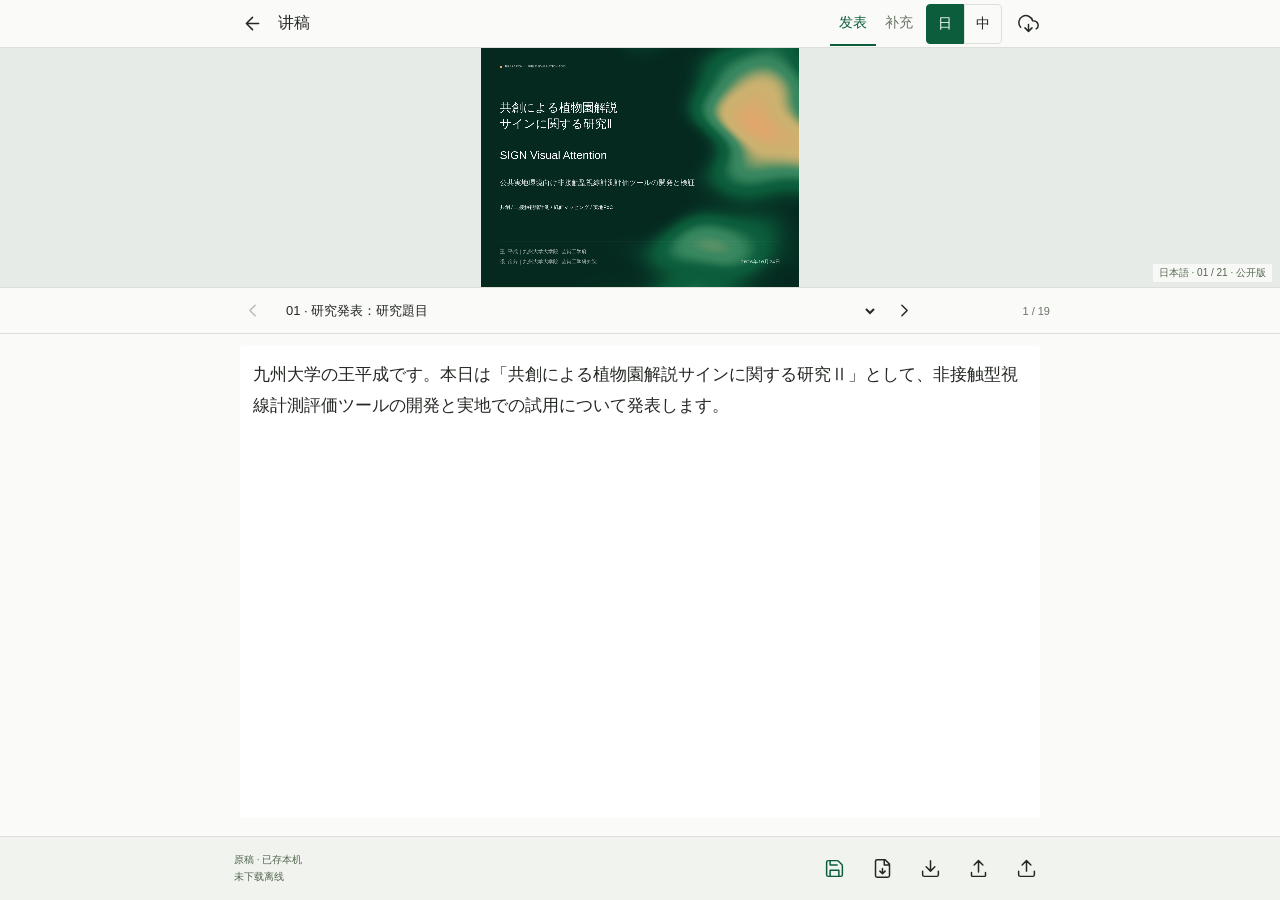
==== 04_PPT工作区/script.html @ e18ff7fb "Add v36 portrait offline manuscript editing with safe shared drafts" ====
<!doctype html>
<html lang="zh-CN"><head><meta charset="utf-8"><meta name="viewport" content="width=device-width,initial-scale=1,viewport-fit=cover"><meta name="theme-color" content="#0b5d3b"><meta name="apple-mobile-web-app-capable" content="yes"><link rel="manifest" href="script.webmanifest"><link rel="stylesheet" href="script-editor.css"><title>研究Ⅱ · 讲稿</title></head>
<body>
<header class="script-header"><a id="back-review" class="icon" href="review.html" title="返回审查模式" aria-label="返回审查模式" data-icon="arrow-left"></a><h1>讲稿</h1><nav class="script-scope" aria-label="讲稿范围"><a href="script.html" data-scope="main">发表</a><a href="script.html?scope=supplement" data-scope="supplement">补充</a></nav><div class="script-languages" aria-label="讲稿语言"><button data-script-language="ja" aria-pressed="true">日</button><button data-script-language="zh" aria-pressed="false">中</button></div><button id="offline-save" class="icon" title="下载离线资料" aria-label="下载离线资料" data-icon="download-cloud"></button></header>
<section class="script-preview" aria-label="当前页幻灯片预览"><div id="preview-stage"><iframe id="script-frame" title="当前页幻灯片预览" tabindex="-1"></iframe></div><span id="preview-label"></span></section>
<main class="script-workspace"><nav class="script-navigation" aria-label="讲稿页码"><button id="script-previous" class="icon" title="上一页" aria-label="上一页" data-icon="chevron-left"></button><select id="script-page" aria-label="当前讲稿页"></select><button id="script-next" class="icon" title="下一页" aria-label="下一页" data-icon="chevron-right"></button><span id="script-count"></span></nav><div id="script-fields"></div></main>
<footer class="script-footer"><div class="script-status"><span id="script-save-status" role="status">原稿</span><span id="offline-status" role="status">未下载离线</span></div><button id="script-save" class="icon" title="保存本机讲稿" aria-label="保存本机讲稿" data-icon="save"></button><button id="script-export-md" class="icon" title="导出完整讲稿 Markdown" aria-label="导出完整讲稿 Markdown" data-icon="file-down"></button><button id="script-export-json" class="icon" title="导出修改文件 JSON" aria-label="导出修改文件 JSON" data-icon="download"></button><button id="script-share" class="icon" title="分享讲稿与修改文件" aria-label="分享讲稿与修改文件" data-icon="share"></button><button id="script-import" class="icon" title="导入讲稿修改文件" aria-label="导入讲稿修改文件" data-icon="upload"></button><input id="script-import-file" type="file" accept=".json,application/json" hidden></footer>
<script src="review-data.js"></script><script src="script-data.js"></script><script src="script-core.js"></script><script src="review-offline.js"></script><script src="script-editor.js"></script>
</body></html>
---- 04_PPT工作区/script-editor.css ----
:root{font-family:"Hiragino Sans","PingFang SC",sans-serif;color:#242823;background:#f4f5f2;--accent:#0b5d3b;--border:#dce0d9;font-size:14px}*{box-sizing:border-box;letter-spacing:0}body{margin:0;width:100%;height:var(--script-height,100dvh);padding:env(safe-area-inset-top) env(safe-area-inset-right) env(safe-area-inset-bottom) env(safe-area-inset-left);display:grid;grid-template-columns:minmax(0,1fr);grid-template-rows:48px min(23dvh,180px) minmax(0,1fr) 64px;overflow:hidden}button,select,textarea{font:inherit;color:inherit}button,a,select{touch-action:manipulation}button,a{ -webkit-tap-highlight-color:transparent}button{background:transparent;border:0;cursor:pointer}button:disabled{opacity:.3;cursor:default}button:focus-visible,a:focus-visible,select:focus-visible,textarea:focus-visible{outline:2px solid var(--accent);outline-offset:-2px}.icon{display:inline-grid;place-items:center;flex:none;width:44px;height:44px;color:inherit;border:0;text-decoration:none;border-radius:4px}.icon svg{width:21px;height:21px;pointer-events:none}.icon:hover{background:#e7ece6}.script-header{display:flex;align-items:center;gap:4px;background:#fafbf8;border-bottom:1px solid var(--border);padding:0 6px;min-width:0}.script-header h1{font-size:16px;font-weight:500;margin:0 5px 0 0;white-space:nowrap}.script-scope{display:flex;margin-left:auto}.script-scope a{color:#667160;text-decoration:none;padding:0 9px;height:44px;display:flex;align-items:center;border-bottom:2px solid transparent;white-space:nowrap}.script-scope a[aria-current="page"]{border-color:var(--accent);color:var(--accent)}.script-languages{display:flex}.script-languages button{height:40px;width:38px;border:1px solid var(--border)}.script-languages button:first-child{border-radius:4px 0 0 4px}.script-languages button:last-child{border-radius:0 4px 4px 0}.script-languages [aria-pressed="true"]{background:var(--accent);color:white;border-color:var(--accent)}
.script-preview{position:relative;min-height:0;background:#e7ebe7;border-bottom:1px solid var(--border);overflow:hidden}#preview-stage{position:absolute;inset:0;overflow:hidden}#script-frame{position:absolute;width:1200px;height:900px;border:0;transform-origin:0 0;pointer-events:none}#preview-label{position:absolute;bottom:5px;right:8px;padding:2px 6px;background:#fafbf8e8;font-size:10px;color:#53664f;pointer-events:none}.script-workspace{min-height:0;display:flex;flex-direction:column;background:#fafbf8}.script-navigation{display:flex;align-items:center;gap:4px;border-bottom:1px solid var(--border);flex:none;padding:0 8px;height:46px}#script-page{min-width:0;flex:1;max-width:600px;border:0;background:transparent;height:44px;padding:0 4px;font-size:13px;text-overflow:ellipsis}#script-count{margin-left:auto;font-variant-numeric:tabular-nums;font-size:11px;color:#677363;white-space:nowrap}#script-fields{overflow:auto;min-height:0;flex:1;display:flex;flex-direction:column;padding:12px 16px 18px;gap:12px;overscroll-behavior:contain;scroll-padding:10px}.script-paragraph{min-height:0;display:flex;flex-direction:column;flex:1}.script-paragraph label{font-size:11px;color:#687562;margin-bottom:5px}.script-input{resize:none;flex:1;width:100%;min-height:160px;border:1px solid transparent;border-radius:4px;background:white;padding:12px;font-size:17px;line-height:1.85;overflow:auto;white-space:pre-wrap;overflow-wrap:anywhere;caret-color:var(--accent)}.script-input:focus{border-color:#b1c1ad;outline:0}.script-paragraph:only-child label{display:none}.script-footer{display:flex;align-items:center;gap:0;padding:0 6px;background:#f0f3ee;border-top:1px solid var(--border);min-width:0}.script-status{display:flex;flex-direction:column;gap:3px;flex:1;min-width:0;font-size:10px;line-height:1.4;color:#53664f;overflow-wrap:anywhere;padding:2px 4px}.script-status [data-error="true"]{color:#9a462d}#script-import-file[hidden]{display:none}.script-footer .icon{width:40px;height:44px}.script-footer #script-save{color:var(--accent)}
@media(min-width:700px){body{grid-template-rows:48px min(30dvh,240px) minmax(0,1fr) 64px}.script-header,.script-navigation,.script-footer{padding-left:max(12px,calc((100vw - 820px)/2));padding-right:max(12px,calc((100vw - 820px)/2))}#script-fields{padding-left:max(16px,calc((100vw - 800px)/2));padding-right:max(16px,calc((100vw - 800px)/2))}.script-footer .icon{width:48px}}
@media(max-width:350px){.script-header{gap:0;padding:0 2px}.script-header h1{font-size:14px;margin-right:0}.script-scope a{padding:0 6px}.script-languages button{width:34px}.script-footer .icon{width:36px}.script-input{font-size:16px;padding:9px}#script-fields{padding:8px}}
body.is-typing{grid-template-rows:40px 72px minmax(0,1fr) 52px}.is-typing .script-header{height:40px}.is-typing .script-header .icon,.is-typing .script-scope a{height:40px}.is-typing #script-fields{padding:5px 10px}.is-typing .script-input{min-height:86px;padding:6px 10px;font-size:17px;line-height:1.65}.is-typing .script-navigation{height:40px}.is-typing .script-navigation .icon{height:40px}.is-typing #script-count{display:none}.is-typing .script-status #offline-status{display:none}
.script-workspace,#script-fields,.script-paragraph,.script-input{min-width:0}#script-frame{left:0;top:0}
@media(max-height:340px){body.is-typing{grid-template-rows:0 52px minmax(0,1fr) 46px}.is-typing .script-header{display:none}.is-typing .script-footer .icon{height:44px}}
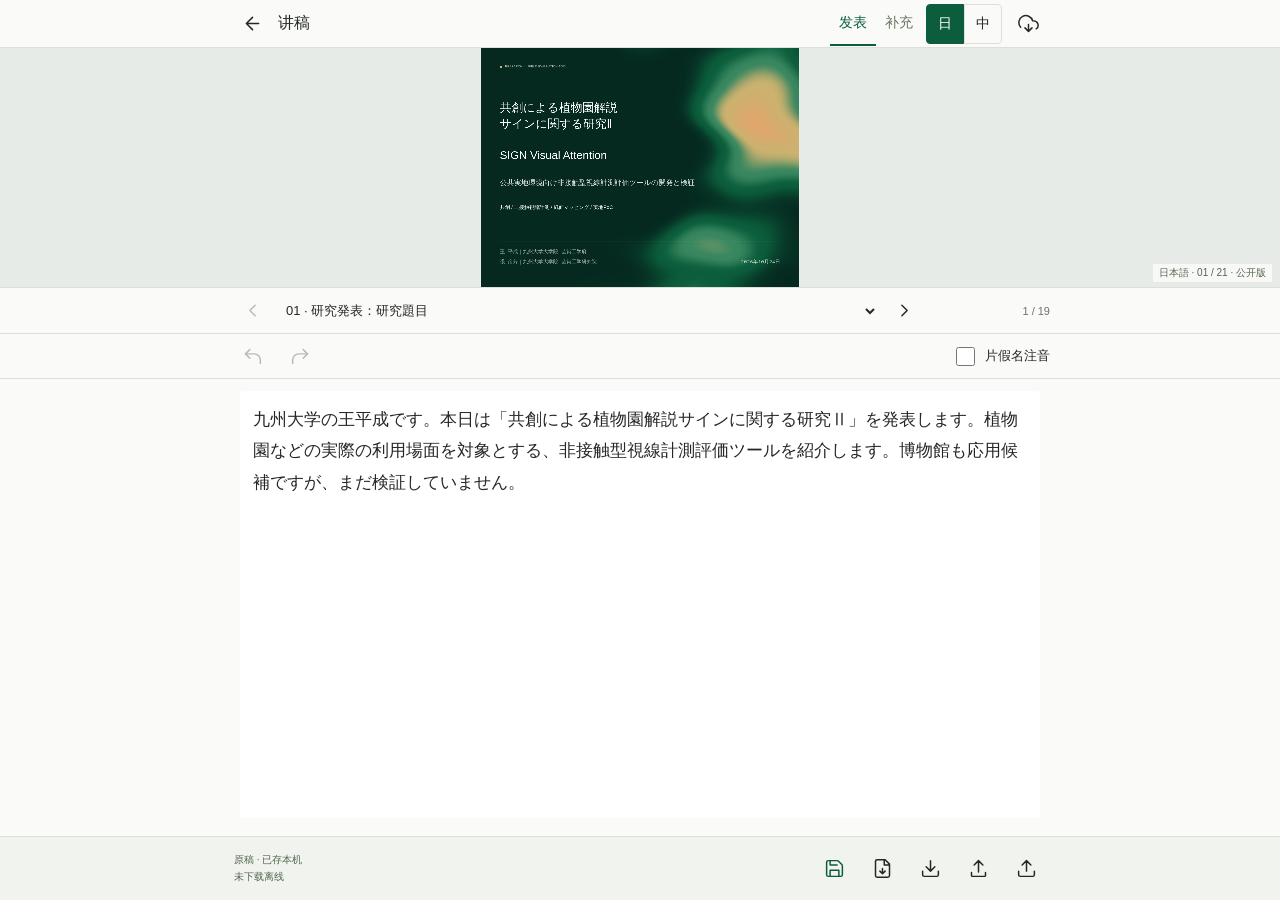
==== commit dfe72b8a: "Add mobile manuscript undo and offline katakana reading aids" ====
--- a/04_PPT工作区/script.html
+++ b/04_PPT工作区/script.html
@@ -3,7 +3,7 @@
 <body>
 <header class="script-header"><a id="back-review" class="icon" href="review.html" title="返回审查模式" aria-label="返回审查模式" data-icon="arrow-left"></a><h1>讲稿</h1><nav class="script-scope" aria-label="讲稿范围"><a href="script.html" data-scope="main">发表</a><a href="script.html?scope=supplement" data-scope="supplement">补充</a></nav><div class="script-languages" aria-label="讲稿语言"><button data-script-language="ja" aria-pressed="true">日</button><button data-script-language="zh" aria-pressed="false">中</button></div><button id="offline-save" class="icon" title="下载离线资料" aria-label="下载离线资料" data-icon="download-cloud"></button></header>
 <section class="script-preview" aria-label="当前页幻灯片预览"><div id="preview-stage"><iframe id="script-frame" title="当前页幻灯片预览" tabindex="-1"></iframe></div><span id="preview-label"></span></section>
-<main class="script-workspace"><nav class="script-navigation" aria-label="讲稿页码"><button id="script-previous" class="icon" title="上一页" aria-label="上一页" data-icon="chevron-left"></button><select id="script-page" aria-label="当前讲稿页"></select><button id="script-next" class="icon" title="下一页" aria-label="下一页" data-icon="chevron-right"></button><span id="script-count"></span></nav><div id="script-fields"></div></main>
+<main class="script-workspace"><nav class="script-navigation" aria-label="讲稿页码"><button id="script-previous" class="icon" title="上一页" aria-label="上一页" data-icon="chevron-left"></button><select id="script-page" aria-label="当前讲稿页"></select><button id="script-next" class="icon" title="下一页" aria-label="下一页" data-icon="chevron-right"></button><span id="script-count"></span></nav><div class="script-tools" role="group" aria-label="讲稿编辑工具"><button id="script-undo" class="icon" title="撤回本段修改" aria-label="撤回本段修改" data-icon="undo-2" disabled></button><button id="script-redo" class="icon" title="重做本段修改" aria-label="重做本段修改" data-icon="redo-2" disabled></button><label class="script-reading-toggle"><input id="script-readings" type="checkbox">片假名注音</label></div><div id="script-fields"></div></main>
 <footer class="script-footer"><div class="script-status"><span id="script-save-status" role="status">原稿</span><span id="offline-status" role="status">未下载离线</span></div><button id="script-save" class="icon" title="保存本机讲稿" aria-label="保存本机讲稿" data-icon="save"></button><button id="script-export-md" class="icon" title="导出完整讲稿 Markdown" aria-label="导出完整讲稿 Markdown" data-icon="file-down"></button><button id="script-export-json" class="icon" title="导出修改文件 JSON" aria-label="导出修改文件 JSON" data-icon="download"></button><button id="script-share" class="icon" title="分享讲稿与修改文件" aria-label="分享讲稿与修改文件" data-icon="share"></button><button id="script-import" class="icon" title="导入讲稿修改文件" aria-label="导入讲稿修改文件" data-icon="upload"></button><input id="script-import-file" type="file" accept=".json,application/json" hidden></footer>
-<script src="review-data.js"></script><script src="script-data.js"></script><script src="script-core.js"></script><script src="review-offline.js"></script><script src="script-editor.js"></script>
+<script src="review-data.js"></script><script src="script-data.js"></script><script src="script-core.js"></script><script src="script-tools.js"></script><script src="review-offline.js"></script><script src="script-editor.js"></script>
 </body></html>
--- a/04_PPT工作区/script-editor.css
+++ b/04_PPT工作区/script-editor.css
@@ -4,4 +4,6 @@
 @media(max-width:350px){.script-header{gap:0;padding:0 2px}.script-header h1{font-size:14px;margin-right:0}.script-scope a{padding:0 6px}.script-languages button{width:34px}.script-footer .icon{width:36px}.script-input{font-size:16px;padding:9px}#script-fields{padding:8px}}
 body.is-typing{grid-template-rows:40px 72px minmax(0,1fr) 52px}.is-typing .script-header{height:40px}.is-typing .script-header .icon,.is-typing .script-scope a{height:40px}.is-typing #script-fields{padding:5px 10px}.is-typing .script-input{min-height:86px;padding:6px 10px;font-size:17px;line-height:1.65}.is-typing .script-navigation{height:40px}.is-typing .script-navigation .icon{height:40px}.is-typing #script-count{display:none}.is-typing .script-status #offline-status{display:none}
 .script-workspace,#script-fields,.script-paragraph,.script-input{min-width:0}#script-frame{left:0;top:0}
+.script-tools{display:flex;align-items:center;gap:4px;min-height:44px;flex:none;border-bottom:1px solid var(--border);padding:0 12px}.script-reading-toggle{display:flex;align-items:center;gap:7px;margin-left:auto;min-height:44px;font-size:13px;cursor:pointer}.script-reading-toggle input{width:19px;height:19px;accent-color:var(--accent)}.script-reading-toggle:has(input:disabled){opacity:.4;cursor:default}.script-reading{flex:1;white-space:pre-wrap;overflow-wrap:anywhere;min-height:160px;padding:16px 12px;background:white;font-size:18px;line-height:2.7;border-radius:4px}.script-reading ruby{ruby-align:center}.script-reading rt{font-size:10px;line-height:1;color:#406849}.script-input[hidden],.script-reading[hidden]{display:none}.script-paragraph:has(.script-reading:not([hidden])){flex:none;min-height:100%}.is-typing .script-tools{min-height:44px}.is-typing .script-tools .icon{height:44px}.is-typing .script-navigation{height:36px}.is-typing .script-navigation .icon{height:36px}.is-typing .script-paragraph label{margin-bottom:2px}
+@media(min-width:700px){.script-tools{padding-left:max(12px,calc((100vw - 820px)/2));padding-right:max(12px,calc((100vw - 820px)/2))}}
 @media(max-height:340px){body.is-typing{grid-template-rows:0 52px minmax(0,1fr) 46px}.is-typing .script-header{display:none}.is-typing .script-footer .icon{height:44px}}
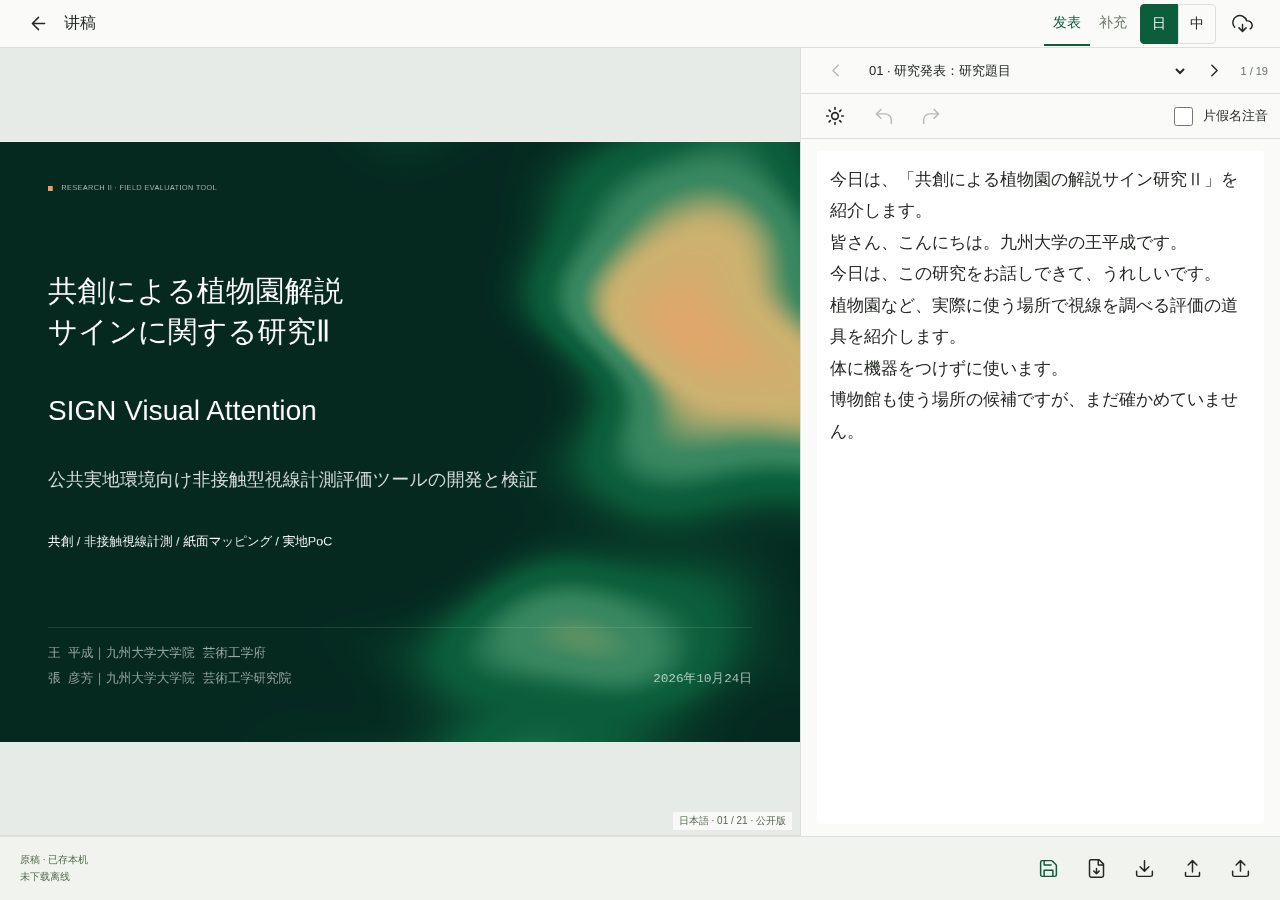
==== commit 0e6f55c5: "Add shared dark theme and restore full-content simple Japanese scripts" ====
--- a/04_PPT工作区/script.html
+++ b/04_PPT工作区/script.html
@@ -1,5 +1,5 @@
 <!doctype html>
-<html lang="zh-CN"><head><meta charset="utf-8"><meta name="viewport" content="width=device-width,initial-scale=1,viewport-fit=cover"><meta name="theme-color" content="#0b5d3b"><meta name="apple-mobile-web-app-capable" content="yes"><link rel="manifest" href="script.webmanifest"><link rel="stylesheet" href="script-editor.css"><title>研究Ⅱ · 讲稿</title></head>
+<html lang="zh-CN"><head><meta charset="utf-8"><meta name="viewport" content="width=device-width,initial-scale=1,viewport-fit=cover"><meta name="theme-color" content="#0b5d3b"><meta name="apple-mobile-web-app-capable" content="yes"><link rel="manifest" href="script.webmanifest"><link rel="stylesheet" href="script-editor.css"><title>研究Ⅱ · 讲稿</title><link rel="stylesheet" href="ui-theme.css"><script src="ui-theme.js"></script></head>
 <body>
 <header class="script-header"><a id="back-review" class="icon" href="review.html" title="返回审查模式" aria-label="返回审查模式" data-icon="arrow-left"></a><h1>讲稿</h1><nav class="script-scope" aria-label="讲稿范围"><a href="script.html" data-scope="main">发表</a><a href="script.html?scope=supplement" data-scope="supplement">补充</a></nav><div class="script-languages" aria-label="讲稿语言"><button data-script-language="ja" aria-pressed="true">日</button><button data-script-language="zh" aria-pressed="false">中</button></div><button id="offline-save" class="icon" title="下载离线资料" aria-label="下载离线资料" data-icon="download-cloud"></button></header>
 <section class="script-preview" aria-label="当前页幻灯片预览"><div id="preview-stage"><iframe id="script-frame" title="当前页幻灯片预览" tabindex="-1"></iframe></div><span id="preview-label"></span></section>
--- a/04_PPT工作区/script-editor.css
+++ b/04_PPT工作区/script-editor.css
@@ -4,6 +4,10 @@
 @media(max-width:350px){.script-header{gap:0;padding:0 2px}.script-header h1{font-size:14px;margin-right:0}.script-scope a{padding:0 6px}.script-languages button{width:34px}.script-footer .icon{width:36px}.script-input{font-size:16px;padding:9px}#script-fields{padding:8px}}
 body.is-typing{grid-template-rows:40px 72px minmax(0,1fr) 52px}.is-typing .script-header{height:40px}.is-typing .script-header .icon,.is-typing .script-scope a{height:40px}.is-typing #script-fields{padding:5px 10px}.is-typing .script-input{min-height:86px;padding:6px 10px;font-size:17px;line-height:1.65}.is-typing .script-navigation{height:40px}.is-typing .script-navigation .icon{height:40px}.is-typing #script-count{display:none}.is-typing .script-status #offline-status{display:none}
 .script-workspace,#script-fields,.script-paragraph,.script-input{min-width:0}#script-frame{left:0;top:0}
+body>.script-header{grid-row:1}body>.script-preview{grid-row:2}body>.script-workspace{grid-row:3}body>.script-footer{grid-row:4}
+body.is-embedded,body.is-embedded.is-typing{grid-template-rows:44px 0 minmax(0,1fr) 64px;background:#fafbf8}.is-embedded .script-preview,.is-embedded #back-review,.is-embedded .script-header h1,.is-embedded .script-scope,.is-embedded .script-header #offline-save{display:none}.is-embedded .script-header{display:flex;height:44px;padding:0 12px}.is-embedded .script-languages button{width:72px}.is-embedded .script-navigation{height:44px}.is-embedded .script-input{font-size:16px;min-height:100px}.is-embedded #script-fields{padding:10px 12px}.is-embedded .script-footer{padding:0 6px}
 .script-tools{display:flex;align-items:center;gap:4px;min-height:44px;flex:none;border-bottom:1px solid var(--border);padding:0 12px}.script-reading-toggle{display:flex;align-items:center;gap:7px;margin-left:auto;min-height:44px;font-size:13px;cursor:pointer}.script-reading-toggle input{width:19px;height:19px;accent-color:var(--accent)}.script-reading-toggle:has(input:disabled){opacity:.4;cursor:default}.script-reading{flex:1;white-space:pre-wrap;overflow-wrap:anywhere;min-height:160px;padding:16px 12px;background:white;font-size:18px;line-height:2.7;border-radius:4px}.script-reading ruby{ruby-align:center}.script-reading rt{font-size:10px;line-height:1;color:#406849}.script-input[hidden],.script-reading[hidden]{display:none}.script-paragraph:has(.script-reading:not([hidden])){flex:none;min-height:100%}.is-typing .script-tools{min-height:44px}.is-typing .script-tools .icon{height:44px}.is-typing .script-navigation{height:36px}.is-typing .script-navigation .icon{height:36px}.is-typing .script-paragraph label{margin-bottom:2px}
 @media(min-width:700px){.script-tools{padding-left:max(12px,calc((100vw - 820px)/2));padding-right:max(12px,calc((100vw - 820px)/2))}}
 @media(max-height:340px){body.is-typing{grid-template-rows:0 52px minmax(0,1fr) 46px}.is-typing .script-header{display:none}.is-typing .script-footer .icon{height:44px}}
+.is-embedded.is-typing .script-header{display:flex}
+@media(min-width:1025px){body:not(.is-embedded){grid-template-columns:minmax(0,1fr) minmax(380px,480px);grid-template-rows:48px minmax(0,1fr) 64px}body:not(.is-embedded)>.script-header{grid-column:1/-1;grid-row:1;padding:0 16px;display:flex}body:not(.is-embedded)>.script-preview{grid-column:1;grid-row:2}body:not(.is-embedded)>.script-workspace{grid-column:2;grid-row:2;border-left:1px solid var(--border)}body:not(.is-embedded)>.script-footer{grid-column:1/-1;grid-row:3;padding:0 16px}body:not(.is-embedded) .script-navigation,body:not(.is-embedded) .script-tools{padding:0 12px}body:not(.is-embedded) #script-fields{padding:12px 16px}}
--- a/04_PPT工作区/ui-theme.css
+++ b/04_PPT工作区/ui-theme.css
@@ -0,0 +1,21 @@
+.theme-control{position:relative;flex:none;color:inherit;z-index:30;margin-left:4px}.theme-control summary{display:grid;place-items:center;list-style:none;width:44px;height:44px;cursor:pointer;border-radius:4px;touch-action:manipulation}.theme-control summary::-webkit-details-marker{display:none}.theme-control summary:hover{background:#e7ece6}.theme-control summary:focus-visible{outline:2px solid var(--accent);outline-offset:-2px}.theme-menu{position:fixed;display:flex;flex-direction:column;gap:8px;min-width:156px;padding:12px;background:#fafbf8;color:#242823;border:1px solid var(--border);border-radius:4px;box-shadow:0 4px 16px #0003;font-size:13px}.theme-menu select{font:inherit;color:inherit;background:inherit;padding:8px;border:1px solid var(--border);border-radius:4px}.theme-control:not([open]) .theme-menu{display:none}.script-tools .theme-control{order:-1;margin-left:0}.is-embedded .theme-control{display:none}
+:root[data-theme="dark"]{color:#e6ebe7;background:#151917;--accent:#83d8aa;--border:#404a44;color-scheme:dark}
+[data-theme="dark"] body{background:#151917;color:#e6ebe7}
+[data-theme="dark"] :is(.review-header,.inspector,.player,.slide-review-tools,.transcript-tools,.notes-tools,.script-header,.script-workspace,.theme-menu){background:#1e2420;color:#e6ebe7}
+[data-theme="dark"] :is(.stage,#loading-frame,.script-preview){background:#121613;color:#bac6bd}
+[data-theme="dark"] :is(.script-footer){background:#191f1b}
+[data-theme="dark"] :is(textarea,.script-input,.script-reading){background:#252d27;color:#eef2ee;border-color:#46534a}
+[data-theme="dark"] :is(button:hover:not(:disabled),.icon:hover,.theme-control summary:hover){background:#354139}
+[data-theme="dark"] :is(.primary,#save-note,.language-mode [aria-pressed="true"],.script-languages [aria-pressed="true"],.slide-review-tools [aria-pressed="true"],.transcript-tools [aria-pressed="true"]){background:#83d8aa;color:#10281a!important}
+[data-theme="dark"] :is(.review-meta,.review-header h1 span,#notes-count,.clip-row small,.clip-location,.progress-line,#position,.rate-label,.notes-tools,.empty-note,#draft-status,#offline-status,.script-status,#script-count,.script-paragraph label,.script-scope a,#slide-review-status){color:#b4c2b7}
+[data-theme="dark"] :is(.review-scope a,.rate-label select,.clip-row .clip-text){color:#d9e3db}
+[data-theme="dark"] :is(.review-scope a[aria-current="page"],.script-scope a[aria-current="page"],#note-context,.note-location,.script-reading rt){color:#83d8aa}
+[data-theme="dark"] .review-scope a[aria-current="page"]{border-color:#83d8aa}
+[data-theme="dark"] .clip-row.active{background:#2d4032}
+[data-theme="dark"] .clip-row.active .clip-text{color:#ecf4ed}
+[data-theme="dark"] :is(#note-quote,.note-entry blockquote,.clip-text mark){background:#443d24;color:#f4e8b9}
+[data-theme="dark"] :is(.draft-badge,.note-anchor-status){color:#e9bd83}
+[data-theme="dark"] .script-status [data-error="true"]{color:#ffb39e}
+[data-theme="dark"] #preview-label{background:#1e2420ed;color:#c5d4c8}
+[data-theme="dark"] select option{background:#252d27;color:#eef2ee}
+@media(max-width:640px){.slide-review-tools .theme-control{margin-left:auto}.theme-control summary{width:40px}}
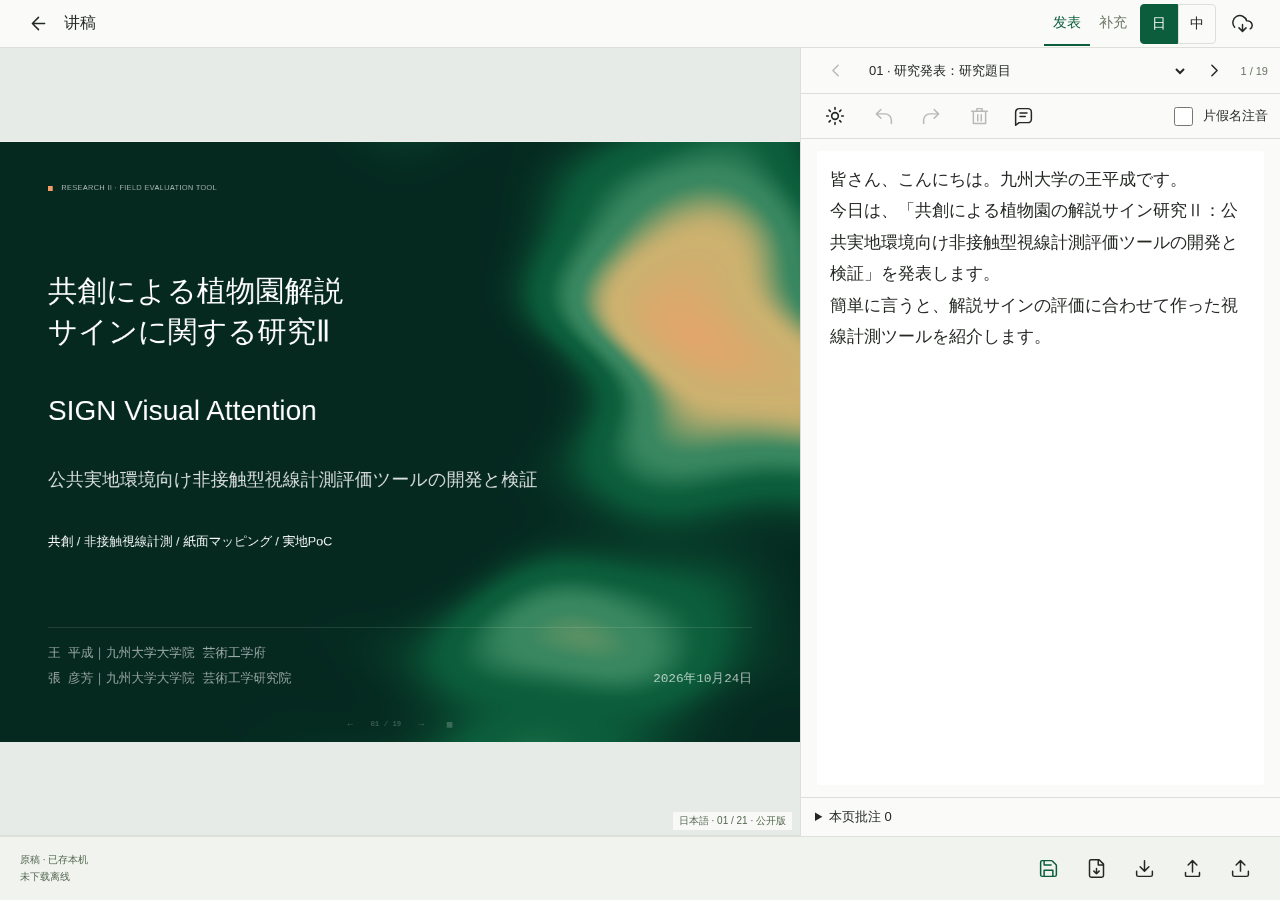
==== commit 7d8d1ad9: "Publish manuscript 65 with original-only annotation editor and kanji readings" ====
--- a/04_PPT工作区/script.html
+++ b/04_PPT工作区/script.html
@@ -1,9 +1,9 @@
 <!doctype html>
-<html lang="zh-CN"><head><meta charset="utf-8"><meta name="viewport" content="width=device-width,initial-scale=1,viewport-fit=cover"><meta name="theme-color" content="#0b5d3b"><meta name="apple-mobile-web-app-capable" content="yes"><link rel="manifest" href="script.webmanifest"><link rel="stylesheet" href="script-editor.css"><title>研究Ⅱ · 讲稿</title><link rel="stylesheet" href="ui-theme.css"><script src="ui-theme.js"></script></head>
+<html lang="zh-CN"><head><meta charset="utf-8"><meta name="viewport" content="width=device-width,initial-scale=1,viewport-fit=cover"><meta name="theme-color" content="#0b5d3b"><meta name="apple-mobile-web-app-capable" content="yes"><link rel="manifest" href="script.webmanifest"><link rel="stylesheet" href="script-editor.css?v=63"><title>研究Ⅱ · 讲稿</title><link rel="stylesheet" href="ui-theme.css"><script src="ui-theme.js"></script></head>
 <body>
 <header class="script-header"><a id="back-review" class="icon" href="review.html" title="返回审查模式" aria-label="返回审查模式" data-icon="arrow-left"></a><h1>讲稿</h1><nav class="script-scope" aria-label="讲稿范围"><a href="script.html" data-scope="main">发表</a><a href="script.html?scope=supplement" data-scope="supplement">补充</a></nav><div class="script-languages" aria-label="讲稿语言"><button data-script-language="ja" aria-pressed="true">日</button><button data-script-language="zh" aria-pressed="false">中</button></div><button id="offline-save" class="icon" title="下载离线资料" aria-label="下载离线资料" data-icon="download-cloud"></button></header>
 <section class="script-preview" aria-label="当前页幻灯片预览"><div id="preview-stage"><iframe id="script-frame" title="当前页幻灯片预览" tabindex="-1"></iframe></div><span id="preview-label"></span></section>
 <main class="script-workspace"><nav class="script-navigation" aria-label="讲稿页码"><button id="script-previous" class="icon" title="上一页" aria-label="上一页" data-icon="chevron-left"></button><select id="script-page" aria-label="当前讲稿页"></select><button id="script-next" class="icon" title="下一页" aria-label="下一页" data-icon="chevron-right"></button><span id="script-count"></span></nav><div class="script-tools" role="group" aria-label="讲稿编辑工具"><button id="script-undo" class="icon" title="撤回本段修改" aria-label="撤回本段修改" data-icon="undo-2" disabled></button><button id="script-redo" class="icon" title="重做本段修改" aria-label="重做本段修改" data-icon="redo-2" disabled></button><label class="script-reading-toggle"><input id="script-readings" type="checkbox">片假名注音</label></div><div id="script-fields"></div></main>
 <footer class="script-footer"><div class="script-status"><span id="script-save-status" role="status">原稿</span><span id="offline-status" role="status">未下载离线</span></div><button id="script-save" class="icon" title="保存本机讲稿" aria-label="保存本机讲稿" data-icon="save"></button><button id="script-export-md" class="icon" title="导出完整讲稿 Markdown" aria-label="导出完整讲稿 Markdown" data-icon="file-down"></button><button id="script-export-json" class="icon" title="导出修改文件 JSON" aria-label="导出修改文件 JSON" data-icon="download"></button><button id="script-share" class="icon" title="分享讲稿与修改文件" aria-label="分享讲稿与修改文件" data-icon="share"></button><button id="script-import" class="icon" title="导入讲稿修改文件" aria-label="导入讲稿修改文件" data-icon="upload"></button><input id="script-import-file" type="file" accept=".json,application/json" hidden></footer>
-<script src="review-data.js"></script><script src="script-data.js"></script><script src="script-core.js"></script><script src="script-tools.js"></script><script src="review-offline.js"></script><script src="script-editor.js"></script>
+<script src="review-data.js?v=65"></script><script src="script-data.js?v=65"></script><script src="script-core.js"></script><script src="review-core.js"></script><script src="script-reading-data.js?v=65"></script><script src="script-tools.js?v=63"></script><script src="script-feedback.js"></script><script src="script-feedback-ui.js"></script><script src="review-offline.js"></script><script src="script-editor.js?v=63"></script>
 </body></html>
--- a/04_PPT工作区/script-editor.css
+++ b/04_PPT工作区/script-editor.css
@@ -10,4 +10,9 @@
 @media(min-width:700px){.script-tools{padding-left:max(12px,calc((100vw - 820px)/2));padding-right:max(12px,calc((100vw - 820px)/2))}}
 @media(max-height:340px){body.is-typing{grid-template-rows:0 52px minmax(0,1fr) 46px}.is-typing .script-header{display:none}.is-typing .script-footer .icon{height:44px}}
 .is-embedded.is-typing .script-header{display:flex}
+.script-selection-tools{display:flex;flex:none}.script-tools{flex-wrap:wrap}.script-reading-toggle{white-space:nowrap}.script-feedback-list{flex:none;max-height:25dvh;overflow:auto;border-top:1px solid var(--border);font-size:13px}.script-feedback-list summary{padding:10px 14px;cursor:pointer}.script-feedback-item{padding:8px 14px;border-top:1px solid var(--border);overflow-wrap:anywhere}.script-feedback-item blockquote{margin:6px 0;padding-left:8px;border-left:2px solid var(--accent);white-space:pre-wrap;max-height:72px;overflow:auto}.script-feedback-item p{margin:6px 0;white-space:pre-wrap}.script-feedback-item button{min-height:36px;margin-right:12px;padding:4px 0;color:var(--accent)}.script-feedback-item span{font-size:11px;color:#a55a37}.script-reading{user-select:text;-webkit-user-select:text}.script-reading rt{user-select:none;-webkit-user-select:none}
+#script-feedback-dialog{color:inherit;background:#fafbf8;border:1px solid var(--border);border-radius:6px;width:min(460px,calc(100% - 24px));max-height:calc(100dvh - 24px);overflow:auto;padding:18px}#script-feedback-dialog::backdrop{background:#0006}#script-feedback-dialog h2{margin:0 0 12px;font-size:18px}#script-feedback-dialog label{display:block;margin:12px 0 6px;font-size:13px}#script-feedback-dialog select,#script-feedback-dialog textarea{width:100%;padding:8px;background:transparent;border:1px solid var(--border);border-radius:4px}#script-feedback-dialog textarea{min-height:120px;line-height:1.6;resize:vertical}#script-feedback-dialog blockquote{margin:0;padding:8px;border-left:2px solid var(--accent);max-height:120px;overflow:auto;font-size:13px;line-height:1.7;white-space:pre-wrap;overflow-wrap:anywhere}.script-feedback-actions{display:flex;justify-content:flex-end;gap:18px;margin-top:12px}.script-feedback-actions button{min-height:40px;padding:8px 12px}.script-feedback-actions #script-feedback-save{color:var(--accent)}
+:root[data-theme="dark"] #script-feedback-dialog{background:#202522}
+@media(max-width:360px){.script-tools{gap:0;padding:0 6px}.script-tools .icon{width:40px}.script-reading-toggle{font-size:12px;gap:4px}.script-reading-toggle input{width:17px;height:17px}}
+@media(min-width:1025px){body:not(.is-embedded) #script-frame{pointer-events:auto}}
 @media(min-width:1025px){body:not(.is-embedded){grid-template-columns:minmax(0,1fr) minmax(380px,480px);grid-template-rows:48px minmax(0,1fr) 64px}body:not(.is-embedded)>.script-header{grid-column:1/-1;grid-row:1;padding:0 16px;display:flex}body:not(.is-embedded)>.script-preview{grid-column:1;grid-row:2}body:not(.is-embedded)>.script-workspace{grid-column:2;grid-row:2;border-left:1px solid var(--border)}body:not(.is-embedded)>.script-footer{grid-column:1/-1;grid-row:3;padding:0 16px}body:not(.is-embedded) .script-navigation,body:not(.is-embedded) .script-tools{padding:0 12px}body:not(.is-embedded) #script-fields{padding:12px 16px}}
